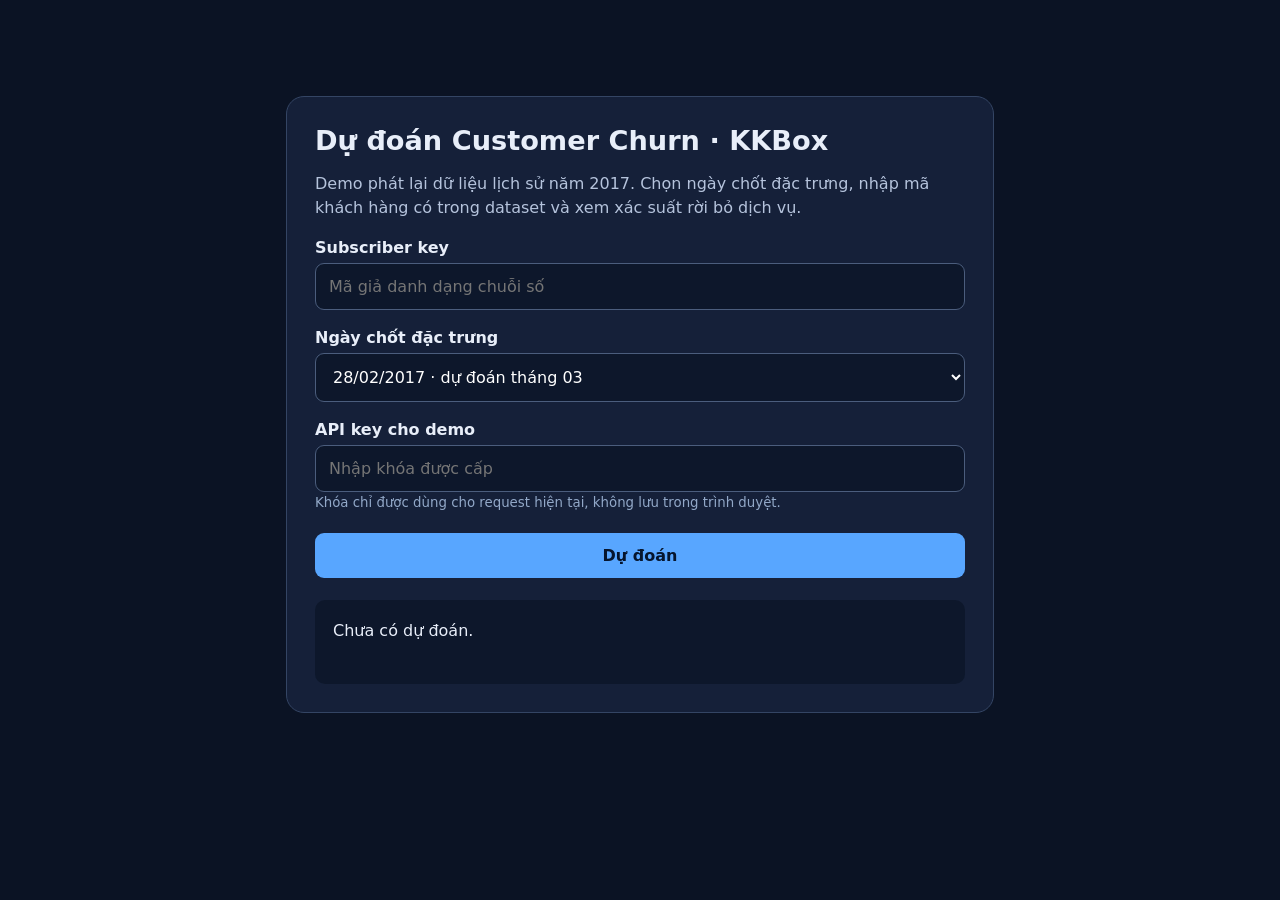
==== src/kkbox/web/index.html @ d8da8f92 "feat: add KKBox churn data pipeline and pilot serving" ====
<!doctype html>
<html lang="vi">
<head>
  <meta charset="utf-8">
  <meta name="viewport" content="width=device-width,initial-scale=1">
  <title>KKBox Customer Churn · Historical Replay</title>
  <style>
    :root{font-family:system-ui,-apple-system,Segoe UI,sans-serif;color:#e8eef9;background:#0b1324}
    body{margin:0;padding:24px}main{max-width:650px;margin:8vh auto;padding:28px;background:#152039;border:1px solid #344564;border-radius:18px}
    h1{font-size:1.7rem;margin:0 0 8px}p{color:#b5c3dc;line-height:1.5}label{display:block;margin:18px 0 6px;font-weight:600}
    input,select,button{box-sizing:border-box;width:100%;padding:13px;border-radius:9px;font:inherit}
    input,select{background:#0d172b;border:1px solid #4b5d7d;color:#fff}button{margin-top:22px;border:0;background:#58a6ff;color:#06152d;font-weight:700;cursor:pointer}
    button:disabled{opacity:.6;cursor:wait}output{display:block;margin-top:22px;padding:18px;background:#0d172b;border-radius:10px;min-height:3em;line-height:1.6}
    small{color:#92a8c8}
  </style>
</head>
<body>
  <main>
    <h1>Dự đoán Customer Churn · KKBox</h1>
    <p>Demo phát lại dữ liệu lịch sử năm 2017. Chọn ngày chốt đặc trưng, nhập mã khách hàng có trong dataset và xem xác suất rời bỏ dịch vụ.</p>
    <form id="prediction-form">
      <label for="subscriber-key">Subscriber key</label>
      <input id="subscriber-key" name="subscriber_key" type="text" inputmode="numeric" pattern="[0-9]+" maxlength="20" required autocomplete="off" placeholder="Mã giả danh dạng chuỗi số">
      <label for="as-of-date">Ngày chốt đặc trưng</label>
      <select id="as-of-date" name="as_of_date"><option value="2017-02-28">28/02/2017 · dự đoán tháng 03</option><option value="2017-01-31">31/01/2017 · dự đoán tháng 02</option></select>
      <label for="api-key">API key cho demo</label>
      <input id="api-key" type="password" required autocomplete="off" placeholder="Nhập khóa được cấp">
      <small>Khóa chỉ được dùng cho request hiện tại, không lưu trong trình duyệt.</small>
      <button id="submit-button" type="submit">Dự đoán</button>
    </form>
    <output id="result" role="status" aria-live="polite">Chưa có dự đoán.</output>
  </main>
  <script>
    const form = document.getElementById('prediction-form');
    const result = document.getElementById('result');
    const button = document.getElementById('submit-button');
    form.addEventListener('submit', async (event) => {
      event.preventDefault(); button.disabled = true; result.textContent = 'Đang truy vấn...';
      const subscriber_key = document.getElementById('subscriber-key').value.trim();
      const as_of_date = document.getElementById('as-of-date').value;
      const key = document.getElementById('api-key').value;
      try {
        const response = await fetch('/v1/predictions', {method:'POST', headers:{'content-type':'application/json','x-api-key':key}, body:JSON.stringify({subscriber_key,as_of_date})});
        const data = await response.json();
        if (!response.ok) throw new Error(typeof data.detail === 'string' ? data.detail : 'Request không hợp lệ');
        const percent = (data.churn_probability * 100).toFixed(2);
        result.textContent = `Dự đoán: ${data.prediction === 1 ? 'Rời bỏ' : 'Tiếp tục'} · Xác suất churn: ${percent}% · Mức rủi ro: ${data.risk_level} · Model: ${data.model_version} · Chế độ: phát lại lịch sử`;
      } catch (error) { result.textContent = `Lỗi: ${error.message}`; }
      finally { button.disabled = false; }
    });
  </script>
</body>
</html>
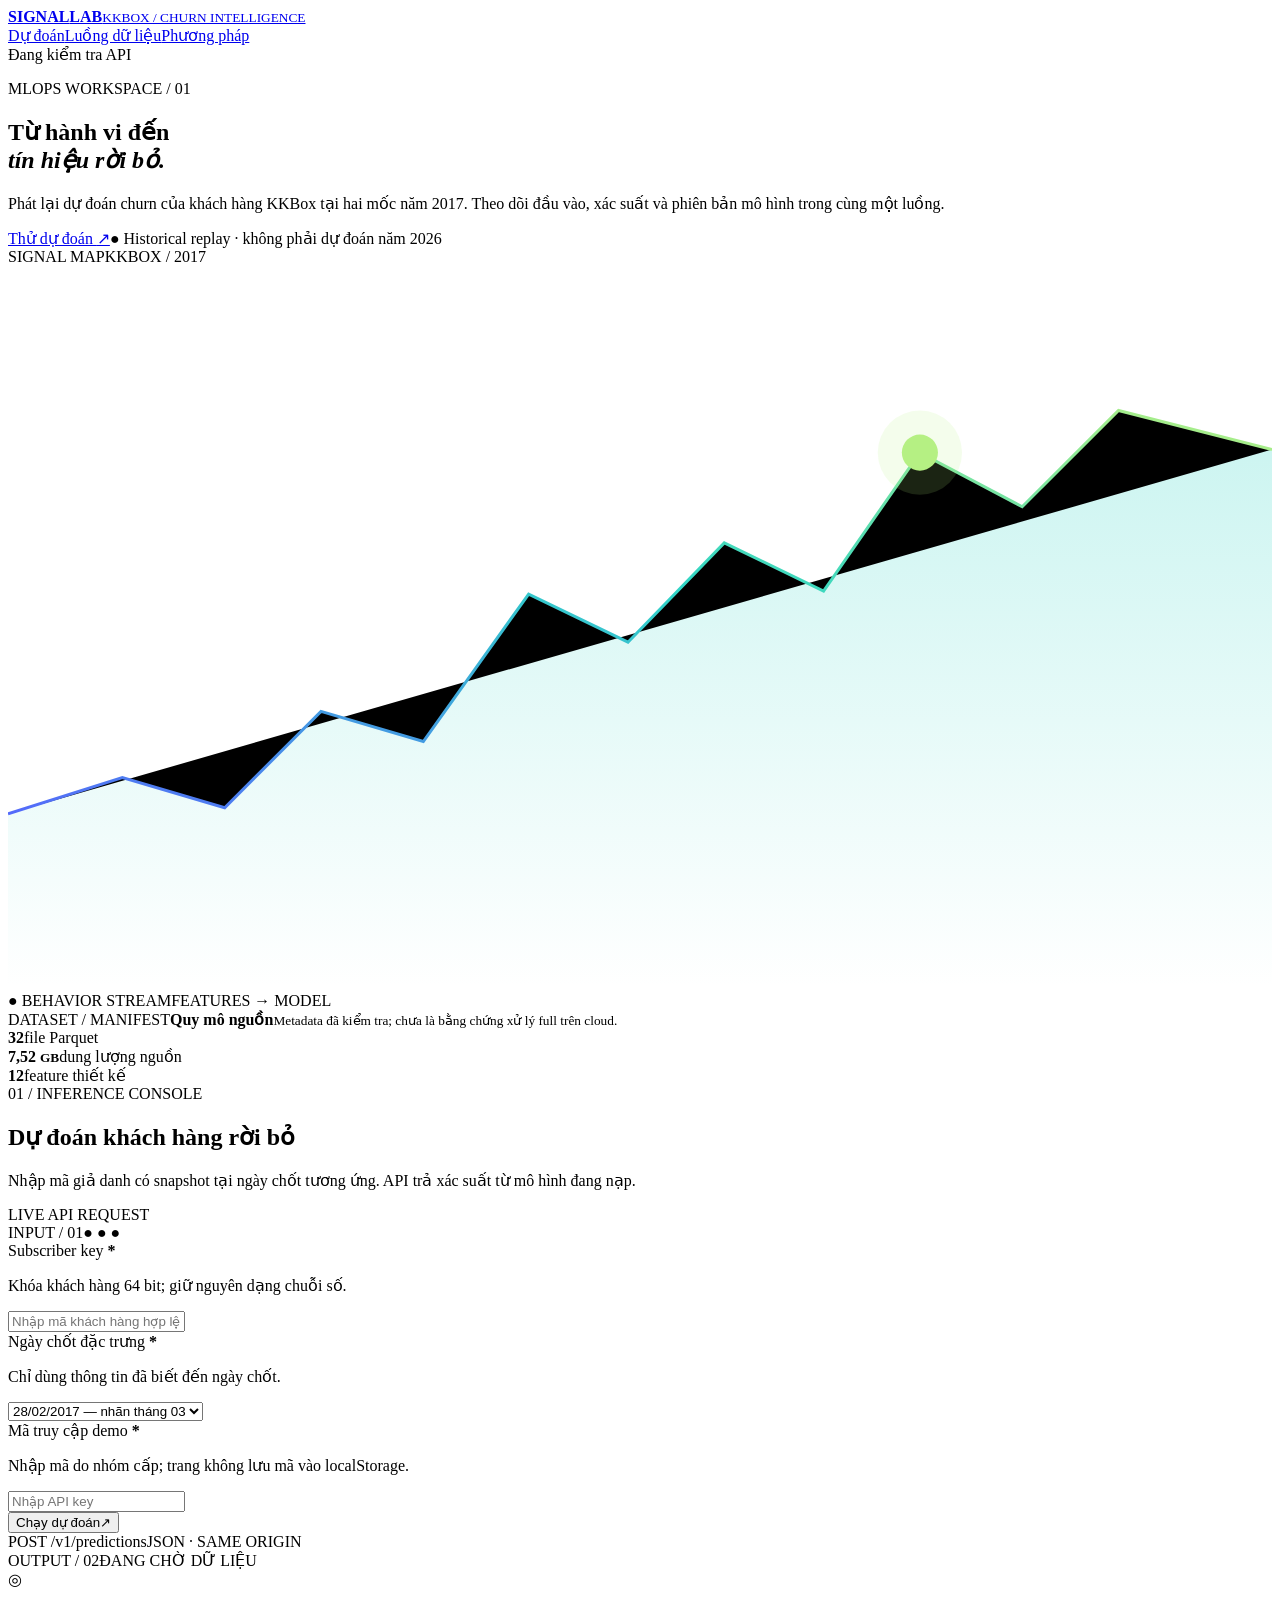
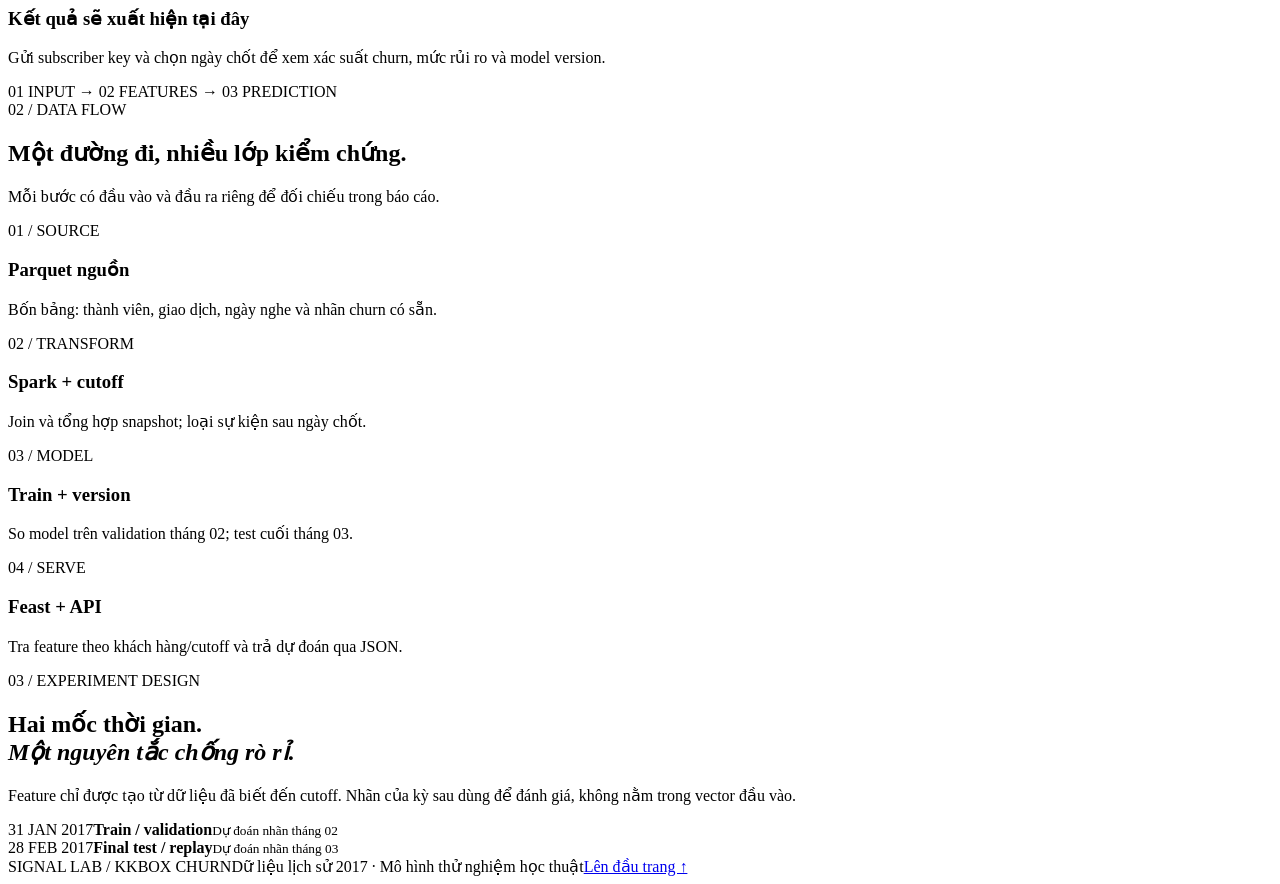
==== commit 71a809c1: "Prepare KKBox local demo, evidence tools, and rubric handoff" ====
--- a/src/kkbox/web/index.html
+++ b/src/kkbox/web/index.html
@@ -2,52 +2,83 @@
 <html lang="vi">
 <head>
   <meta charset="utf-8">
-  <meta name="viewport" content="width=device-width,initial-scale=1">
-  <title>KKBox Customer Churn · Historical Replay</title>
-  <style>
-    :root{font-family:system-ui,-apple-system,Segoe UI,sans-serif;color:#e8eef9;background:#0b1324}
-    body{margin:0;padding:24px}main{max-width:650px;margin:8vh auto;padding:28px;background:#152039;border:1px solid #344564;border-radius:18px}
-    h1{font-size:1.7rem;margin:0 0 8px}p{color:#b5c3dc;line-height:1.5}label{display:block;margin:18px 0 6px;font-weight:600}
-    input,select,button{box-sizing:border-box;width:100%;padding:13px;border-radius:9px;font:inherit}
-    input,select{background:#0d172b;border:1px solid #4b5d7d;color:#fff}button{margin-top:22px;border:0;background:#58a6ff;color:#06152d;font-weight:700;cursor:pointer}
-    button:disabled{opacity:.6;cursor:wait}output{display:block;margin-top:22px;padding:18px;background:#0d172b;border-radius:10px;min-height:3em;line-height:1.6}
-    small{color:#92a8c8}
-  </style>
+  <meta name="viewport" content="width=device-width, initial-scale=1">
+  <meta name="theme-color" content="#08101e">
+  <meta name="description" content="Demo dự đoán churn KKBox theo hai mốc dữ liệu lịch sử năm 2017">
+  <title>KKBox Signal Lab — Customer Churn</title>
+  <link rel="icon" href="/demo/assets/favicon.svg" type="image/svg+xml">
+  <link rel="stylesheet" href="/demo/assets/style.css">
+  <script src="/demo/assets/app.js" defer></script>
 </head>
 <body>
-  <main>
-    <h1>Dự đoán Customer Churn · KKBox</h1>
-    <p>Demo phát lại dữ liệu lịch sử năm 2017. Chọn ngày chốt đặc trưng, nhập mã khách hàng có trong dataset và xem xác suất rời bỏ dịch vụ.</p>
-    <form id="prediction-form">
-      <label for="subscriber-key">Subscriber key</label>
-      <input id="subscriber-key" name="subscriber_key" type="text" inputmode="numeric" pattern="[0-9]+" maxlength="20" required autocomplete="off" placeholder="Mã giả danh dạng chuỗi số">
-      <label for="as-of-date">Ngày chốt đặc trưng</label>
-      <select id="as-of-date" name="as_of_date"><option value="2017-02-28">28/02/2017 · dự đoán tháng 03</option><option value="2017-01-31">31/01/2017 · dự đoán tháng 02</option></select>
-      <label for="api-key">API key cho demo</label>
-      <input id="api-key" type="password" required autocomplete="off" placeholder="Nhập khóa được cấp">
-      <small>Khóa chỉ được dùng cho request hiện tại, không lưu trong trình duyệt.</small>
-      <button id="submit-button" type="submit">Dự đoán</button>
-    </form>
-    <output id="result" role="status" aria-live="polite">Chưa có dự đoán.</output>
-  </main>
-  <script>
-    const form = document.getElementById('prediction-form');
-    const result = document.getElementById('result');
-    const button = document.getElementById('submit-button');
-    form.addEventListener('submit', async (event) => {
-      event.preventDefault(); button.disabled = true; result.textContent = 'Đang truy vấn...';
-      const subscriber_key = document.getElementById('subscriber-key').value.trim();
-      const as_of_date = document.getElementById('as-of-date').value;
-      const key = document.getElementById('api-key').value;
-      try {
-        const response = await fetch('/v1/predictions', {method:'POST', headers:{'content-type':'application/json','x-api-key':key}, body:JSON.stringify({subscriber_key,as_of_date})});
-        const data = await response.json();
-        if (!response.ok) throw new Error(typeof data.detail === 'string' ? data.detail : 'Request không hợp lệ');
-        const percent = (data.churn_probability * 100).toFixed(2);
-        result.textContent = `Dự đoán: ${data.prediction === 1 ? 'Rời bỏ' : 'Tiếp tục'} · Xác suất churn: ${percent}% · Mức rủi ro: ${data.risk_level} · Model: ${data.model_version} · Chế độ: phát lại lịch sử`;
-      } catch (error) { result.textContent = `Lỗi: ${error.message}`; }
-      finally { button.disabled = false; }
-    });
-  </script>
+  <div class="page-shell">
+    <header class="site-header" id="top">
+      <a class="brand" href="#top" aria-label="Signal Lab — về đầu trang">
+        <span class="brand-icon" aria-hidden="true"><i></i><i></i><i></i><i></i></span>
+        <span><strong>SIGNAL<span>LAB</span></strong><small>KKBOX / CHURN INTELLIGENCE</small></span>
+      </a>
+      <nav aria-label="Điều hướng chính"><a href="#predict">Dự đoán</a><a href="#pipeline">Luồng dữ liệu</a><a href="#method">Phương pháp</a></nav>
+      <div class="system-status" id="system-status" aria-live="polite"><span class="status-led"></span><span id="system-status-text">Đang kiểm tra API</span></div>
+    </header>
+
+    <main>
+      <section class="hero" aria-labelledby="hero-title">
+        <div>
+          <p class="eyebrow"><span class="line"></span>MLOPS WORKSPACE <span class="muted">/ 01</span></p>
+          <h1 id="hero-title">Từ hành vi đến<br><em>tín hiệu rời bỏ.</em></h1>
+          <p class="hero-lead">Phát lại dự đoán churn của khách hàng KKBox tại hai mốc năm 2017. Theo dõi đầu vào, xác suất và phiên bản mô hình trong cùng một luồng.</p>
+          <div class="hero-actions"><a class="button-link" href="#predict">Thử dự đoán <span aria-hidden="true">↗</span></a><span class="hero-note">● Historical replay · không phải dự đoán năm 2026</span></div>
+        </div>
+        <div class="signal-card" aria-hidden="true">
+          <div class="signal-top"><span>SIGNAL MAP</span><span>KKBOX / 2017</span></div>
+          <svg viewBox="0 0 420 240" role="presentation">
+            <defs><linearGradient id="signal" x1="0" y1="1" x2="1" y2="0"><stop stop-color="#546afa"/><stop offset=".55" stop-color="#30d5c5"/><stop offset="1" stop-color="#b5f083"/></linearGradient><linearGradient id="fill" x1="0" y1="0" x2="0" y2="1"><stop stop-color="#30d5c5" stop-opacity=".26"/><stop offset="1" stop-color="#30d5c5" stop-opacity="0"/></linearGradient></defs>
+            <path class="grid" d="M0 40H420M0 90H420M0 140H420M0 190H420M60 0V240M160 0V240M260 0V240M360 0V240"/>
+            <path fill="url(#fill)" d="M0 182L38 170L72 180L104 148L138 158L173 109L206 125L238 92L271 108L303 62L337 80L369 48L420 61V240H0Z"/>
+            <path class="signal-line" stroke="url(#signal)" d="M0 182L38 170L72 180L104 148L138 158L173 109L206 125L238 92L271 108L303 62L337 80L369 48L420 61"/>
+            <circle cx="303" cy="62" r="6" fill="#b5f083"/><circle cx="303" cy="62" r="14" fill="#b5f083" opacity=".15"/>
+          </svg>
+          <div class="signal-bottom"><span>● BEHAVIOR STREAM</span><span>FEATURES → MODEL</span></div>
+        </div>
+      </section>
+
+      <section class="source-strip" aria-label="Quy mô nguồn theo manifest">
+        <div class="source-intro"><span class="kicker">DATASET / MANIFEST</span><strong>Quy mô nguồn</strong><small>Metadata đã kiểm tra; chưa là bằng chứng xử lý full trên cloud.</small></div>
+        <div class="stat"><strong>32</strong><span>file Parquet</span></div>
+        <div class="stat"><strong>7,52 <small>GB</small></strong><span>dung lượng nguồn</span></div>
+        <div class="stat"><strong>12</strong><span>feature thiết kế</span></div>
+      </section>
+
+      <section class="workspace" id="predict" aria-labelledby="predict-title">
+        <div class="section-title"><div><span class="kicker">01 / INFERENCE CONSOLE</span><h2 id="predict-title">Dự đoán khách hàng rời bỏ</h2><p>Nhập mã giả danh có snapshot tại ngày chốt tương ứng. API trả xác suất từ mô hình đang nạp.</p></div><span class="section-tag">LIVE API REQUEST</span></div>
+        <div class="workspace-grid">
+          <form id="prediction-form" class="panel form-panel" novalidate>
+            <div class="panel-head"><span class="kicker">INPUT / 01</span><span class="dots" aria-hidden="true">● ● ●</span></div>
+            <div class="field"><label for="subscriber-key">Subscriber key <b>*</b></label><p>Khóa khách hàng 64 bit; giữ nguyên dạng chuỗi số.</p><input id="subscriber-key" name="subscriber_key" type="text" inputmode="numeric" pattern="0|[1-9][0-9]*" maxlength="20" required autocomplete="off" spellcheck="false" placeholder="Nhập mã khách hàng hợp lệ"></div>
+            <div class="field"><label for="as-of-date">Ngày chốt đặc trưng <b>*</b></label><p>Chỉ dùng thông tin đã biết đến ngày chốt.</p><select id="as-of-date" name="as_of_date"><option value="2017-02-28">28/02/2017 — nhãn tháng 03</option><option value="2017-01-31">31/01/2017 — nhãn tháng 02</option></select></div>
+            <div class="field"><label for="api-key">Mã truy cập demo <b>*</b></label><p>Nhập mã do nhóm cấp; trang không lưu mã vào localStorage.</p><input id="api-key" name="api_key" type="password" required autocomplete="off" placeholder="Nhập API key"></div>
+            <p id="form-error" class="form-error" role="alert" hidden></p>
+            <button id="submit-button" class="submit-button" type="submit"><span>Chạy dự đoán</span><span aria-hidden="true">↗</span></button>
+            <div class="form-foot"><span>POST /v1/predictions</span><span>JSON · SAME ORIGIN</span></div>
+          </form>
+          <section class="panel result-panel" aria-label="Kết quả dự đoán">
+            <div class="panel-head"><span class="kicker">OUTPUT / 02</span><span class="result-state" id="result-state">ĐANG CHỜ DỮ LIỆU</span></div>
+            <div id="result-empty" class="result-empty"><div class="empty-orbit" aria-hidden="true">◎</div><h3>Kết quả sẽ xuất hiện tại đây</h3><p>Gửi subscriber key và chọn ngày chốt để xem xác suất churn, mức rủi ro và model version.</p><div class="empty-flow">01 INPUT <span>→</span> 02 FEATURES <span>→</span> 03 PREDICTION</div></div>
+            <div id="result-data" class="result-data" hidden>
+              <div class="result-summary"><div class="score-ring" id="score-ring"><div><strong id="score-value">—</strong><span>CHURN PROBABILITY</span></div></div><div class="prediction-copy"><small>MODEL OUTPUT</small><strong id="prediction-label">—</strong><span class="risk-badge" id="risk-badge">—</span></div></div>
+              <div class="result-meter"><div><span>0% · TIẾP TỤC</span><span>100% · RỜI BỎ</span></div><div class="meter-track"><span id="meter-fill"></span></div></div>
+              <dl class="result-details"><div><dt>Ngày chốt</dt><dd id="result-cutoff">—</dd></div><div><dt>Model version</dt><dd id="result-model">—</dd></div><div><dt>Feature version</dt><dd id="result-feature">—</dd></div><div><dt>Chế độ</dt><dd>Phát lại lịch sử</dd></div></dl>
+              <p class="disclaimer">Xác suất của mô hình tại cutoff đã chọn; không phải nhãn churn thật hoặc cam kết khách hàng sẽ rời bỏ.</p>
+            </div>
+          </section>
+        </div>
+      </section>
+
+      <section class="pipeline" id="pipeline" aria-labelledby="pipeline-title"><div class="section-title"><div><span class="kicker">02 / DATA FLOW</span><h2 id="pipeline-title">Một đường đi, nhiều lớp kiểm chứng.</h2><p>Mỗi bước có đầu vào và đầu ra riêng để đối chiếu trong báo cáo.</p></div></div><div class="flow-grid"><article><span>01 / SOURCE</span><h3>Parquet nguồn</h3><p>Bốn bảng: thành viên, giao dịch, ngày nghe và nhãn churn có sẵn.</p></article><article><span>02 / TRANSFORM</span><h3>Spark + cutoff</h3><p>Join và tổng hợp snapshot; loại sự kiện sau ngày chốt.</p></article><article><span>03 / MODEL</span><h3>Train + version</h3><p>So model trên validation tháng 02; test cuối tháng 03.</p></article><article><span>04 / SERVE</span><h3>Feast + API</h3><p>Tra feature theo khách hàng/cutoff và trả dự đoán qua JSON.</p></article></div></section>
+
+      <section class="method" id="method" aria-labelledby="method-title"><div><span class="kicker">03 / EXPERIMENT DESIGN</span><h2 id="method-title">Hai mốc thời gian.<br><em>Một nguyên tắc chống rò rỉ.</em></h2><p>Feature chỉ được tạo từ dữ liệu đã biết đến cutoff. Nhãn của kỳ sau dùng để đánh giá, không nằm trong vector đầu vào.</p></div><div class="cutoffs"><div><span>31 JAN 2017</span><strong>Train / validation</strong><small>Dự đoán nhãn tháng 02</small></div><div><span>28 FEB 2017</span><strong>Final test / replay</strong><small>Dự đoán nhãn tháng 03</small></div></div></section>
+    </main>
+    <footer><span>SIGNAL LAB / KKBOX CHURN</span><span>Dữ liệu lịch sử 2017 · Mô hình thử nghiệm học thuật</span><a href="#top">Lên đầu trang ↑</a></footer>
+  </div>
 </body>
 </html>
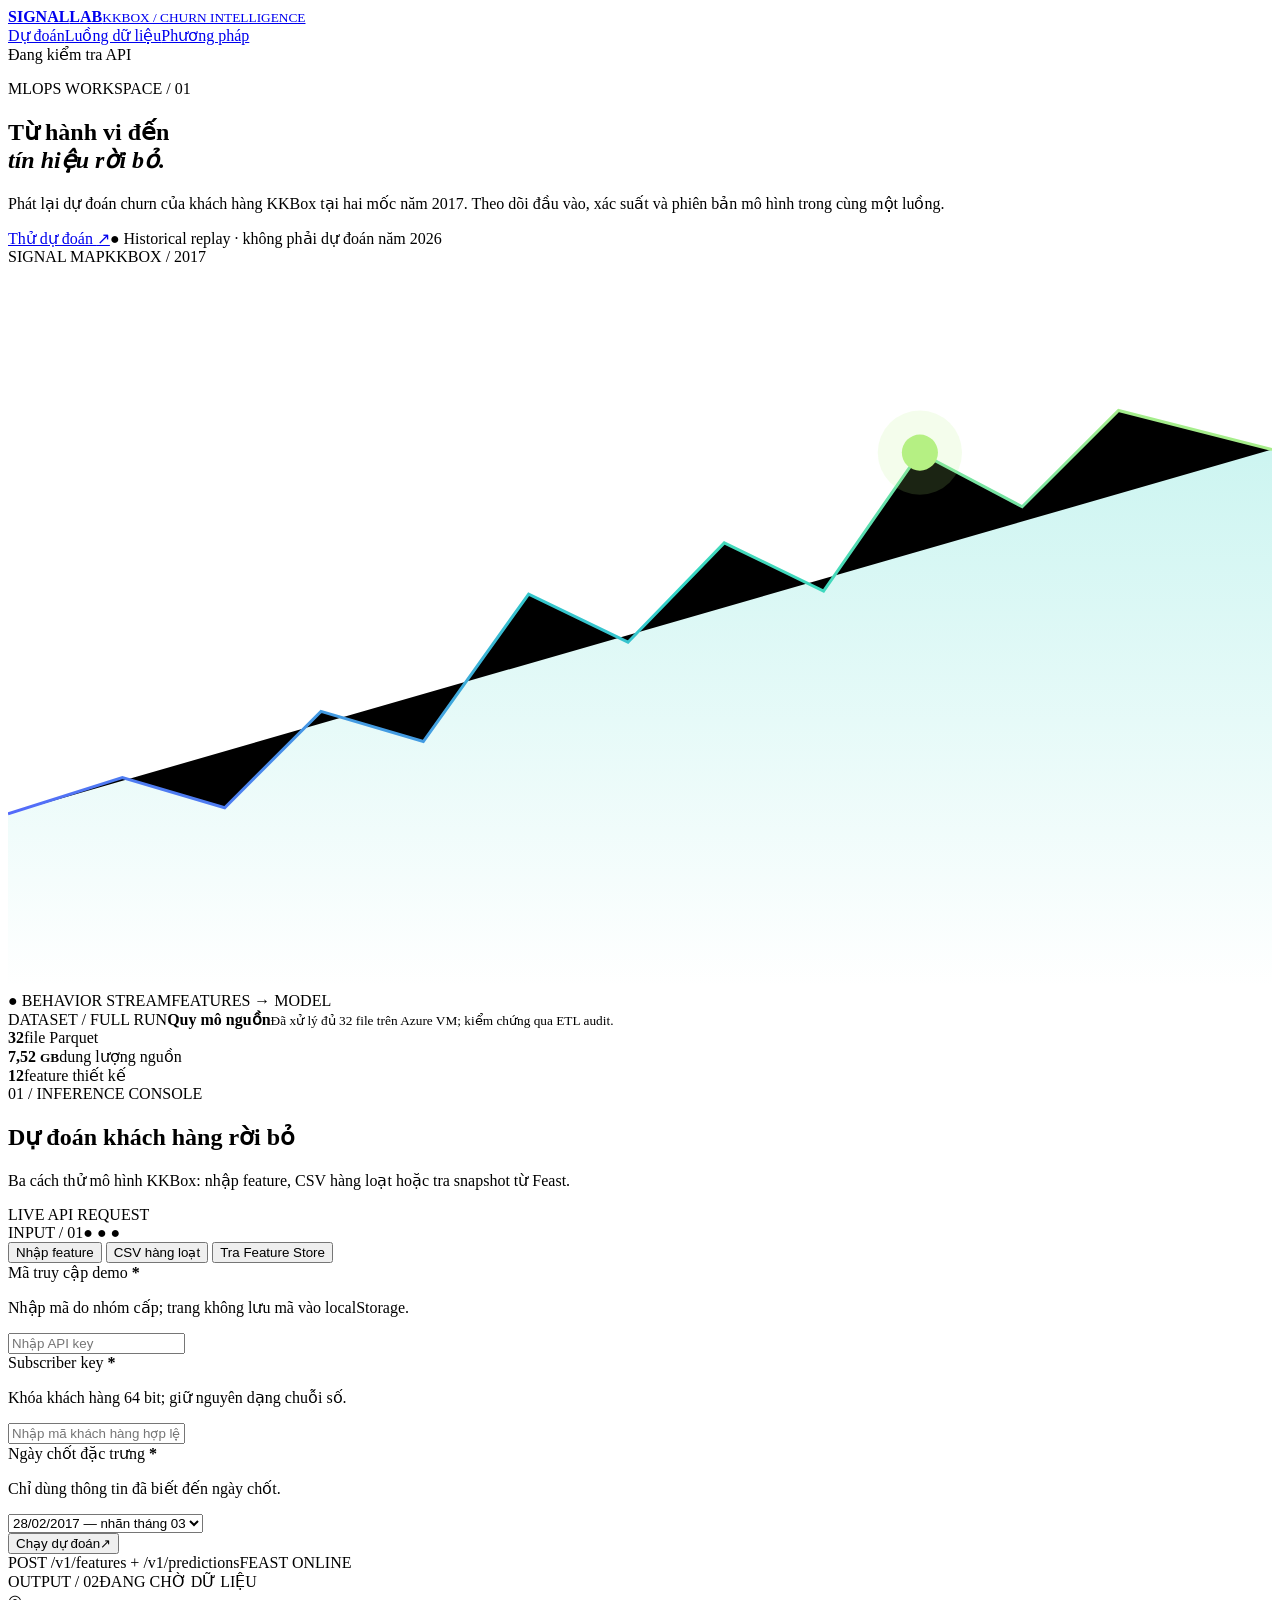
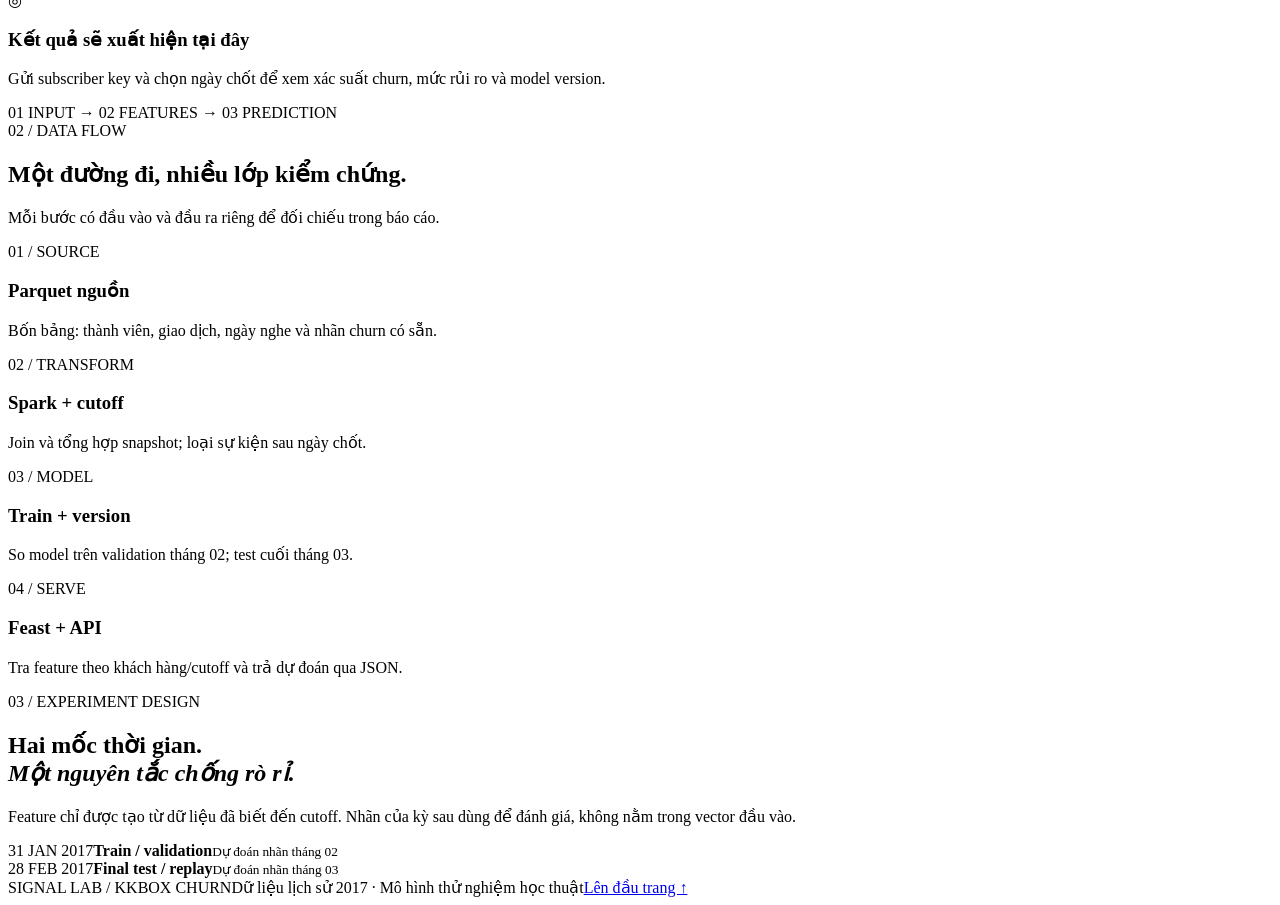
==== commit be173ce0: "Add three KKBox inference modes to API and demo" ====
--- a/src/kkbox/web/index.html
+++ b/src/kkbox/web/index.html
@@ -43,33 +43,54 @@
       </section>
 
       <section class="source-strip" aria-label="Quy mô nguồn theo manifest">
-        <div class="source-intro"><span class="kicker">DATASET / MANIFEST</span><strong>Quy mô nguồn</strong><small>Metadata đã kiểm tra; chưa là bằng chứng xử lý full trên cloud.</small></div>
+        <div class="source-intro"><span class="kicker">DATASET / FULL RUN</span><strong>Quy mô nguồn</strong><small>Đã xử lý đủ 32 file trên Azure VM; kiểm chứng qua ETL audit.</small></div>
         <div class="stat"><strong>32</strong><span>file Parquet</span></div>
         <div class="stat"><strong>7,52 <small>GB</small></strong><span>dung lượng nguồn</span></div>
         <div class="stat"><strong>12</strong><span>feature thiết kế</span></div>
       </section>
 
       <section class="workspace" id="predict" aria-labelledby="predict-title">
-        <div class="section-title"><div><span class="kicker">01 / INFERENCE CONSOLE</span><h2 id="predict-title">Dự đoán khách hàng rời bỏ</h2><p>Nhập mã giả danh có snapshot tại ngày chốt tương ứng. API trả xác suất từ mô hình đang nạp.</p></div><span class="section-tag">LIVE API REQUEST</span></div>
+        <div class="section-title"><div><span class="kicker">01 / INFERENCE CONSOLE</span><h2 id="predict-title">Dự đoán khách hàng rời bỏ</h2><p>Ba cách thử mô hình KKBox: nhập feature, CSV hàng loạt hoặc tra snapshot từ Feast.</p></div><span class="section-tag">LIVE API REQUEST</span></div>
         <div class="workspace-grid">
-          <form id="prediction-form" class="panel form-panel" novalidate>
+          <div class="input-stack panel form-panel">
             <div class="panel-head"><span class="kicker">INPUT / 01</span><span class="dots" aria-hidden="true">● ● ●</span></div>
+            <div class="mode-tabs" role="tablist" aria-label="Chế độ dự đoán">
+              <button type="button" role="tab" aria-selected="false" data-mode="manual">Nhập feature</button>
+              <button type="button" role="tab" aria-selected="false" data-mode="batch">CSV hàng loạt</button>
+              <button type="button" role="tab" aria-selected="true" data-mode="lookup">Tra Feature Store</button>
+            </div>
+            <div class="field"><label for="api-key">Mã truy cập demo <b>*</b></label><p>Nhập mã do nhóm cấp; trang không lưu mã vào localStorage.</p><input id="api-key" name="api_key" type="password" required autocomplete="off" placeholder="Nhập API key"></div>
+            <form id="manual-form" class="mode-form" hidden novalidate>
+              <p class="mode-note">Kịch bản giả định: nhập đúng 12 feature đã dùng lúc train. Để trống nếu dữ liệu thiếu. Đây không phải snapshot của khách hàng thật.</p>
+              <div id="manual-fields" class="manual-fields"></div>
+              <button class="submit-button" type="submit"><span>Dự đoán kịch bản</span><span aria-hidden="true">↗</span></button>
+              <div class="form-foot"><span>POST /v1/predictions/manual</span><span>12 FEATURES</span></div>
+            </form>
+            <form id="batch-form" class="mode-form" hidden novalidate>
+              <p class="mode-note">CSV gồm đúng hai cột <code>subscriber_key,as_of_date</code>, tối đa 100 dòng. Mã khách hàng luôn được giữ dạng chuỗi.</p>
+              <div class="field"><label for="batch-file">Tệp CSV <b>*</b></label><input id="batch-file" type="file" accept=".csv,text/csv" required></div>
+              <button class="submit-button" type="submit"><span>Dự đoán hàng loạt</span><span aria-hidden="true">↗</span></button>
+              <div class="form-foot"><span>POST /v1/predictions/batch</span><span>MAX 100 ROWS</span></div>
+            </form>
+            <form id="prediction-form" class="mode-form" novalidate>
             <div class="field"><label for="subscriber-key">Subscriber key <b>*</b></label><p>Khóa khách hàng 64 bit; giữ nguyên dạng chuỗi số.</p><input id="subscriber-key" name="subscriber_key" type="text" inputmode="numeric" pattern="0|[1-9][0-9]*" maxlength="20" required autocomplete="off" spellcheck="false" placeholder="Nhập mã khách hàng hợp lệ"></div>
             <div class="field"><label for="as-of-date">Ngày chốt đặc trưng <b>*</b></label><p>Chỉ dùng thông tin đã biết đến ngày chốt.</p><select id="as-of-date" name="as_of_date"><option value="2017-02-28">28/02/2017 — nhãn tháng 03</option><option value="2017-01-31">31/01/2017 — nhãn tháng 02</option></select></div>
-            <div class="field"><label for="api-key">Mã truy cập demo <b>*</b></label><p>Nhập mã do nhóm cấp; trang không lưu mã vào localStorage.</p><input id="api-key" name="api_key" type="password" required autocomplete="off" placeholder="Nhập API key"></div>
+            <button id="submit-button" class="submit-button" type="submit"><span>Chạy dự đoán</span><span aria-hidden="true">↗</span></button>
+            <div class="form-foot"><span>POST /v1/features + /v1/predictions</span><span>FEAST ONLINE</span></div>
+            </form>
             <p id="form-error" class="form-error" role="alert" hidden></p>
-            <button id="submit-button" class="submit-button" type="submit"><span>Chạy dự đoán</span><span aria-hidden="true">↗</span></button>
-            <div class="form-foot"><span>POST /v1/predictions</span><span>JSON · SAME ORIGIN</span></div>
-          </form>
+          </div>
           <section class="panel result-panel" aria-label="Kết quả dự đoán">
             <div class="panel-head"><span class="kicker">OUTPUT / 02</span><span class="result-state" id="result-state">ĐANG CHỜ DỮ LIỆU</span></div>
             <div id="result-empty" class="result-empty"><div class="empty-orbit" aria-hidden="true">◎</div><h3>Kết quả sẽ xuất hiện tại đây</h3><p>Gửi subscriber key và chọn ngày chốt để xem xác suất churn, mức rủi ro và model version.</p><div class="empty-flow">01 INPUT <span>→</span> 02 FEATURES <span>→</span> 03 PREDICTION</div></div>
             <div id="result-data" class="result-data" hidden>
               <div class="result-summary"><div class="score-ring" id="score-ring"><div><strong id="score-value">—</strong><span>CHURN PROBABILITY</span></div></div><div class="prediction-copy"><small>MODEL OUTPUT</small><strong id="prediction-label">—</strong><span class="risk-badge" id="risk-badge">—</span></div></div>
               <div class="result-meter"><div><span>0% · TIẾP TỤC</span><span>100% · RỜI BỎ</span></div><div class="meter-track"><span id="meter-fill"></span></div></div>
-              <dl class="result-details"><div><dt>Ngày chốt</dt><dd id="result-cutoff">—</dd></div><div><dt>Model version</dt><dd id="result-model">—</dd></div><div><dt>Feature version</dt><dd id="result-feature">—</dd></div><div><dt>Chế độ</dt><dd>Phát lại lịch sử</dd></div></dl>
-              <p class="disclaimer">Xác suất của mô hình tại cutoff đã chọn; không phải nhãn churn thật hoặc cam kết khách hàng sẽ rời bỏ.</p>
+              <dl class="result-details"><div><dt>Ngày chốt</dt><dd id="result-cutoff">—</dd></div><div><dt>Model version</dt><dd id="result-model">—</dd></div><div><dt>Feature version</dt><dd id="result-feature">—</dd></div><div><dt>Chế độ</dt><dd id="result-mode">Phát lại lịch sử</dd></div></dl>
+              <p class="disclaimer" id="result-disclaimer">Xác suất của mô hình tại cutoff đã chọn; không phải nhãn churn thật hoặc cam kết khách hàng sẽ rời bỏ.</p>
             </div>
+            <div id="feature-output" class="feature-output" hidden></div>
+            <div id="batch-output" class="batch-output" hidden></div>
           </section>
         </div>
       </section>
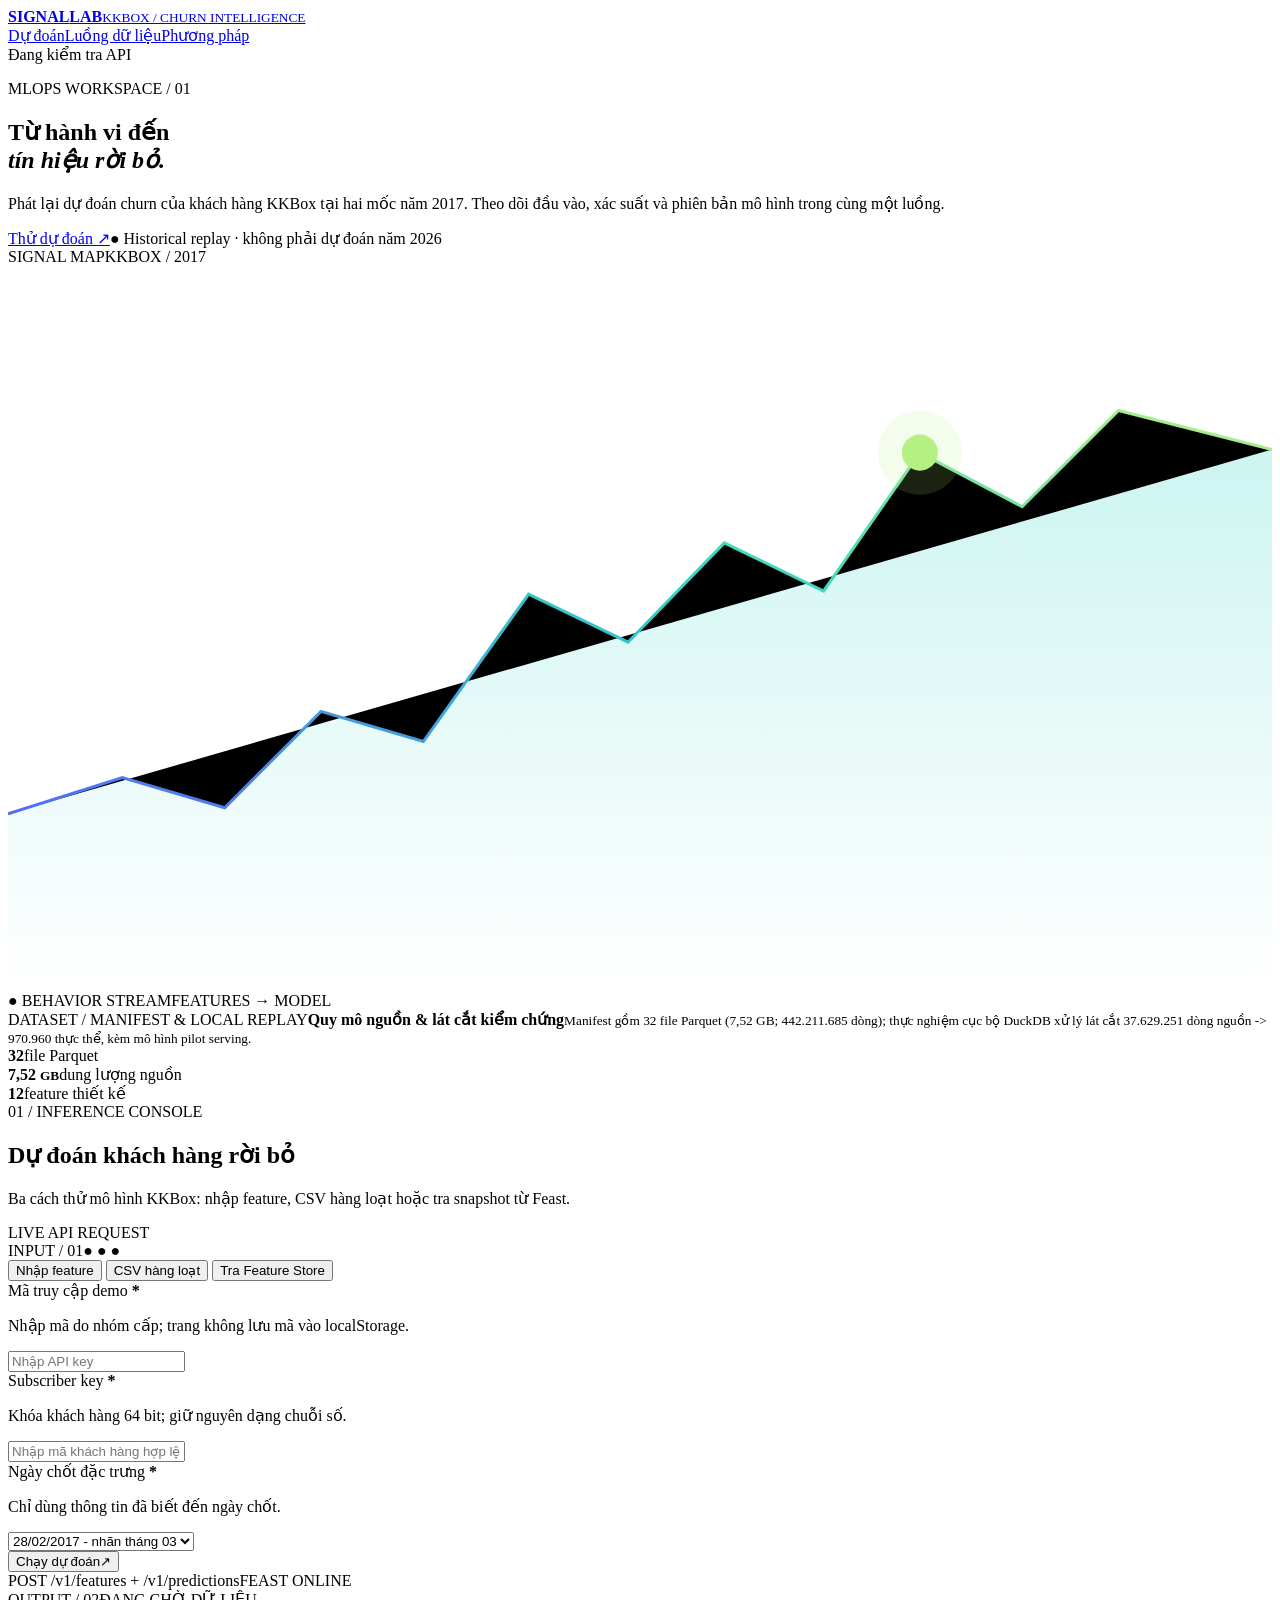
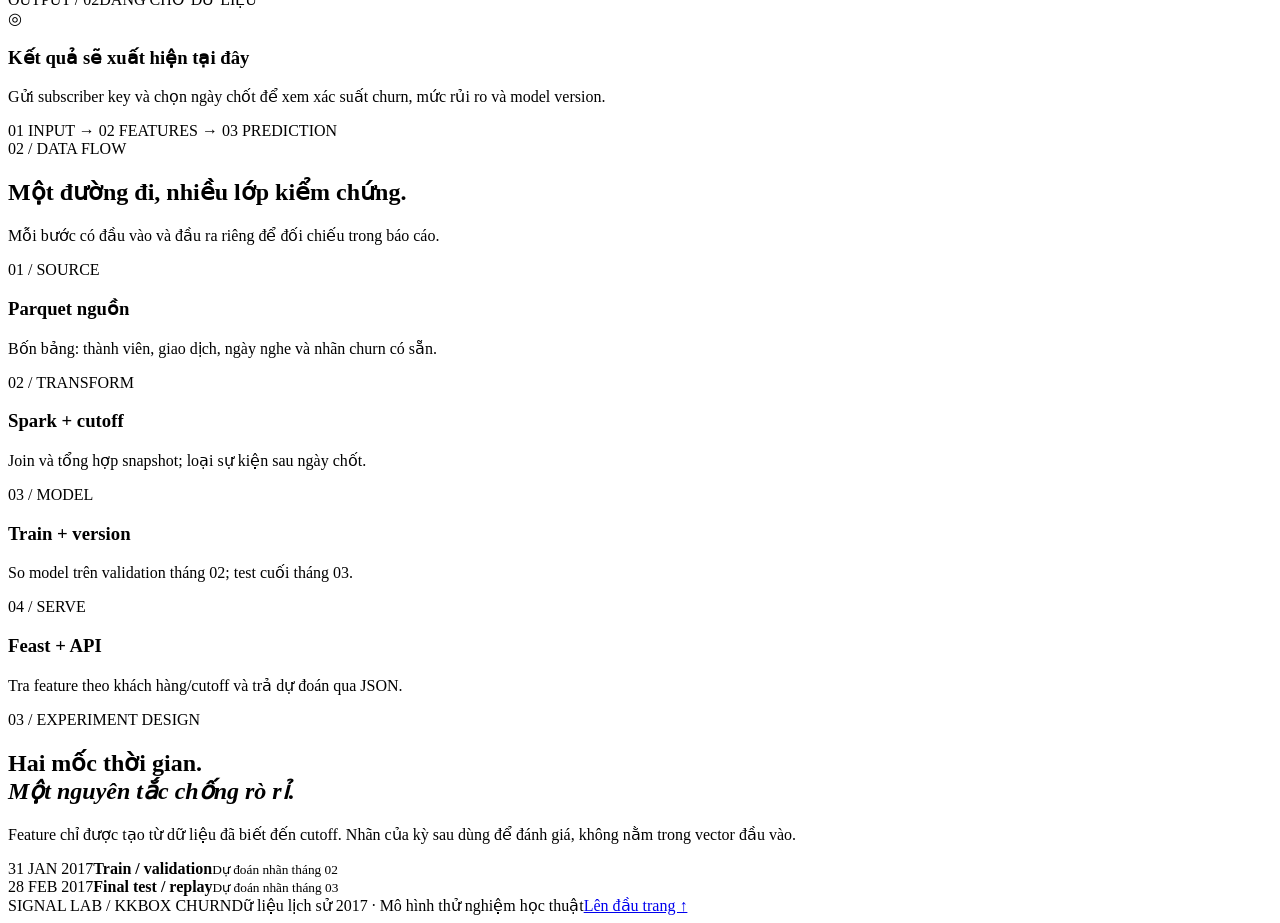
==== commit cdec6829: "feat(mlops): harden KKBox pipeline, FinOps IaC, Docker runtime and test suite" ====
--- a/src/kkbox/web/index.html
+++ b/src/kkbox/web/index.html
@@ -5,7 +5,7 @@
   <meta name="viewport" content="width=device-width, initial-scale=1">
   <meta name="theme-color" content="#08101e">
   <meta name="description" content="Demo dự đoán churn KKBox theo hai mốc dữ liệu lịch sử năm 2017">
-  <title>KKBox Signal Lab — Customer Churn</title>
+  <title>KKBox Signal Lab - Customer Churn</title>
   <link rel="icon" href="/demo/assets/favicon.svg" type="image/svg+xml">
   <link rel="stylesheet" href="/demo/assets/style.css">
   <script src="/demo/assets/app.js" defer></script>
@@ -13,7 +13,7 @@
 <body>
   <div class="page-shell">
     <header class="site-header" id="top">
-      <a class="brand" href="#top" aria-label="Signal Lab — về đầu trang">
+      <a class="brand" href="#top" aria-label="Signal Lab - về đầu trang">
         <span class="brand-icon" aria-hidden="true"><i></i><i></i><i></i><i></i></span>
         <span><strong>SIGNAL<span>LAB</span></strong><small>KKBOX / CHURN INTELLIGENCE</small></span>
       </a>
@@ -43,7 +43,7 @@
       </section>
 
       <section class="source-strip" aria-label="Quy mô nguồn theo manifest">
-        <div class="source-intro"><span class="kicker">DATASET / FULL RUN</span><strong>Quy mô nguồn</strong><small>Đã xử lý đủ 32 file trên Azure VM; kiểm chứng qua ETL audit.</small></div>
+        <div class="source-intro"><span class="kicker">DATASET / MANIFEST &amp; LOCAL REPLAY</span><strong>Quy mô nguồn &amp; lát cắt kiểm chứng</strong><small>Manifest gồm 32 file Parquet (7,52 GB; 442.211.685 dòng); thực nghiệm cục bộ DuckDB xử lý lát cắt 37.629.251 dòng nguồn -&gt; 970.960 thực thể, kèm mô hình pilot serving.</small></div>
         <div class="stat"><strong>32</strong><span>file Parquet</span></div>
         <div class="stat"><strong>7,52 <small>GB</small></strong><span>dung lượng nguồn</span></div>
         <div class="stat"><strong>12</strong><span>feature thiết kế</span></div>
@@ -74,7 +74,7 @@
             </form>
             <form id="prediction-form" class="mode-form" novalidate>
             <div class="field"><label for="subscriber-key">Subscriber key <b>*</b></label><p>Khóa khách hàng 64 bit; giữ nguyên dạng chuỗi số.</p><input id="subscriber-key" name="subscriber_key" type="text" inputmode="numeric" pattern="0|[1-9][0-9]*" maxlength="20" required autocomplete="off" spellcheck="false" placeholder="Nhập mã khách hàng hợp lệ"></div>
-            <div class="field"><label for="as-of-date">Ngày chốt đặc trưng <b>*</b></label><p>Chỉ dùng thông tin đã biết đến ngày chốt.</p><select id="as-of-date" name="as_of_date"><option value="2017-02-28">28/02/2017 — nhãn tháng 03</option><option value="2017-01-31">31/01/2017 — nhãn tháng 02</option></select></div>
+            <div class="field"><label for="as-of-date">Ngày chốt đặc trưng <b>*</b></label><p>Chỉ dùng thông tin đã biết đến ngày chốt.</p><select id="as-of-date" name="as_of_date"><option value="2017-02-28">28/02/2017 - nhãn tháng 03</option><option value="2017-01-31">31/01/2017 - nhãn tháng 02</option></select></div>
             <button id="submit-button" class="submit-button" type="submit"><span>Chạy dự đoán</span><span aria-hidden="true">↗</span></button>
             <div class="form-foot"><span>POST /v1/features + /v1/predictions</span><span>FEAST ONLINE</span></div>
             </form>
@@ -84,9 +84,9 @@
             <div class="panel-head"><span class="kicker">OUTPUT / 02</span><span class="result-state" id="result-state">ĐANG CHỜ DỮ LIỆU</span></div>
             <div id="result-empty" class="result-empty"><div class="empty-orbit" aria-hidden="true">◎</div><h3>Kết quả sẽ xuất hiện tại đây</h3><p>Gửi subscriber key và chọn ngày chốt để xem xác suất churn, mức rủi ro và model version.</p><div class="empty-flow">01 INPUT <span>→</span> 02 FEATURES <span>→</span> 03 PREDICTION</div></div>
             <div id="result-data" class="result-data" hidden>
-              <div class="result-summary"><div class="score-ring" id="score-ring"><div><strong id="score-value">—</strong><span>CHURN PROBABILITY</span></div></div><div class="prediction-copy"><small>MODEL OUTPUT</small><strong id="prediction-label">—</strong><span class="risk-badge" id="risk-badge">—</span></div></div>
+              <div class="result-summary"><div class="score-ring" id="score-ring"><div><strong id="score-value">-</strong><span>CHURN PROBABILITY</span></div></div><div class="prediction-copy"><small>MODEL OUTPUT</small><strong id="prediction-label">-</strong><span class="risk-badge" id="risk-badge">-</span></div></div>
               <div class="result-meter"><div><span>0% · TIẾP TỤC</span><span>100% · RỜI BỎ</span></div><div class="meter-track"><span id="meter-fill"></span></div></div>
-              <dl class="result-details"><div><dt>Ngày chốt</dt><dd id="result-cutoff">—</dd></div><div><dt>Model version</dt><dd id="result-model">—</dd></div><div><dt>Feature version</dt><dd id="result-feature">—</dd></div><div><dt>Chế độ</dt><dd id="result-mode">Phát lại lịch sử</dd></div></dl>
+              <dl class="result-details"><div><dt>Ngày chốt</dt><dd id="result-cutoff">-</dd></div><div><dt>Model version</dt><dd id="result-model">-</dd></div><div><dt>Feature version</dt><dd id="result-feature">-</dd></div><div><dt>Chế độ</dt><dd id="result-mode">Phát lại lịch sử</dd></div></dl>
               <p class="disclaimer" id="result-disclaimer">Xác suất của mô hình tại cutoff đã chọn; không phải nhãn churn thật hoặc cam kết khách hàng sẽ rời bỏ.</p>
             </div>
             <div id="feature-output" class="feature-output" hidden></div>
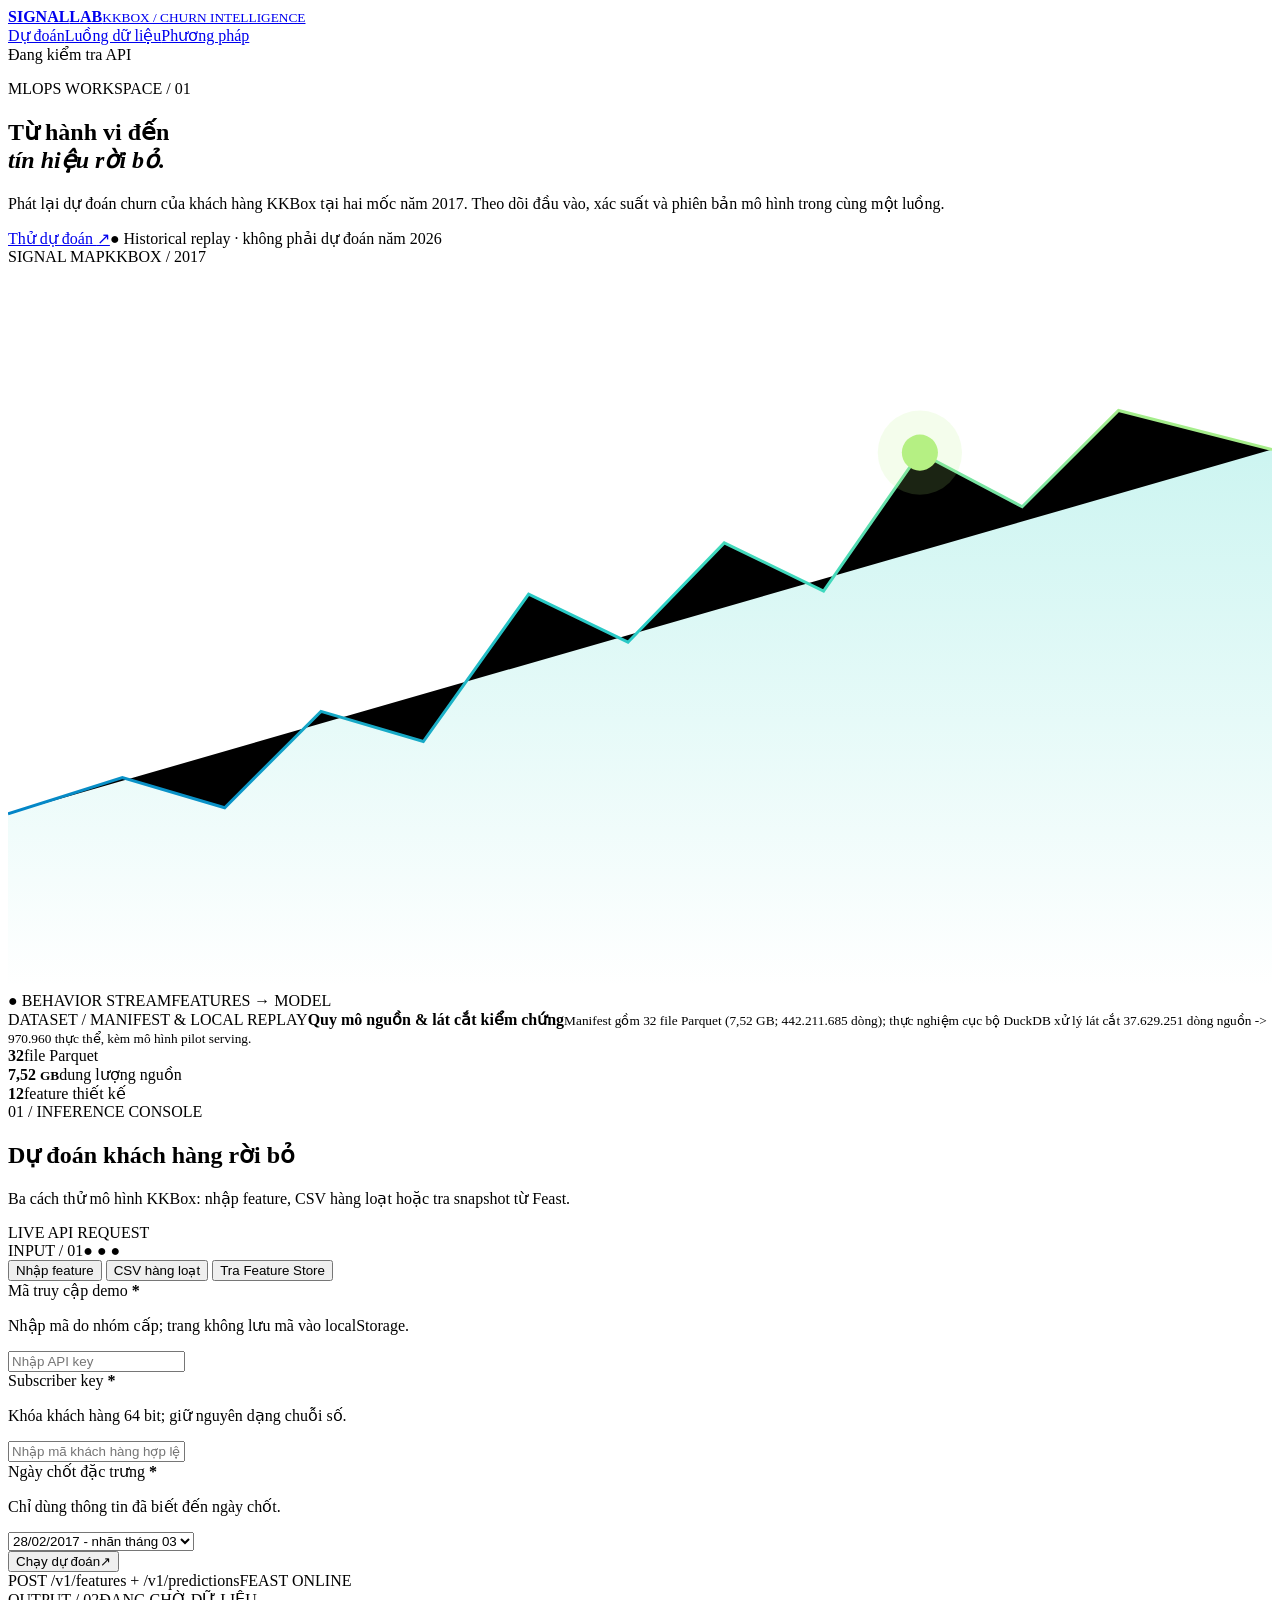
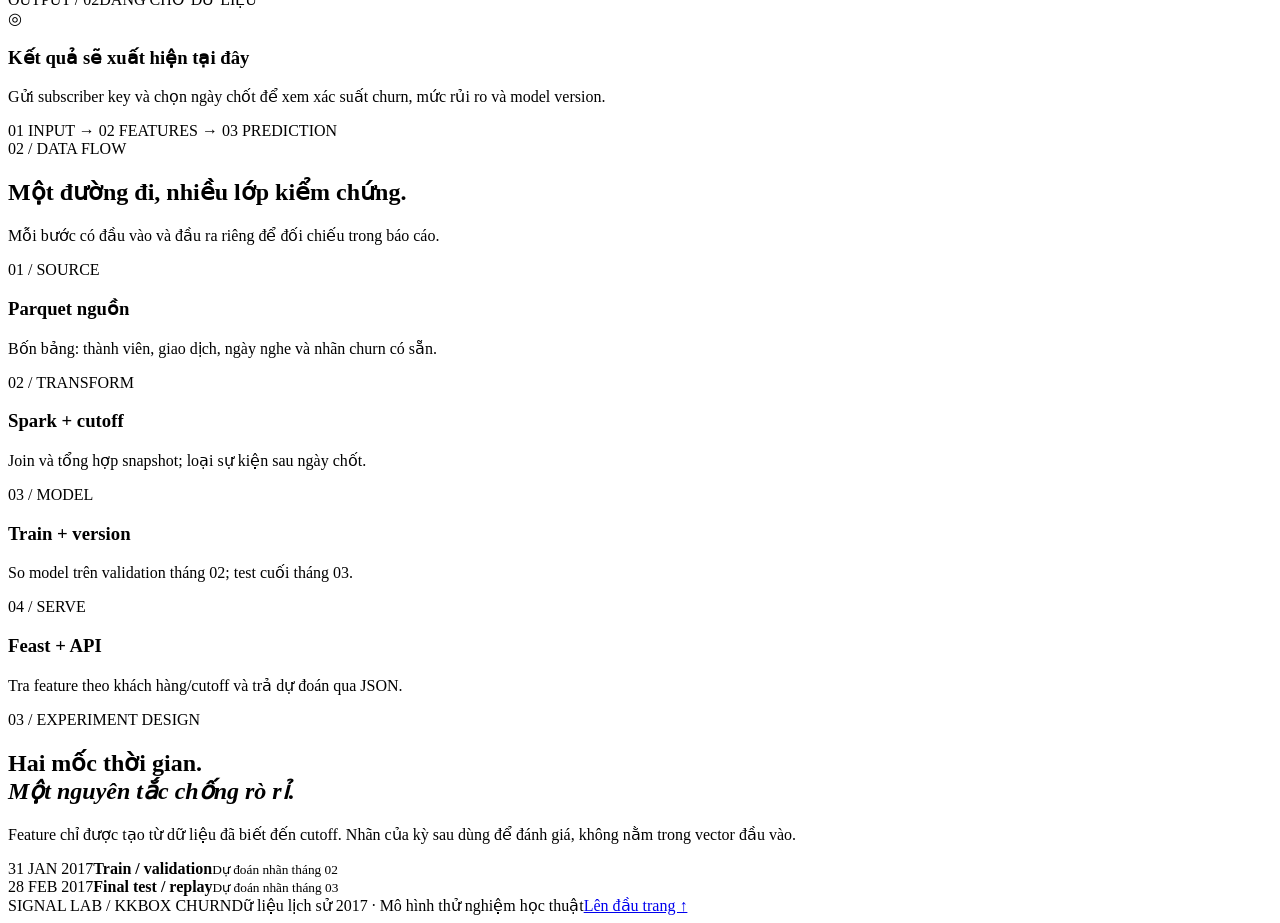
==== commit 35c5cc12: "fix(mlops,iac,audit): resolve BUG-01..BUG-16, align dual-track R01..R19 rubric, and verify gates" ====
--- a/src/kkbox/web/index.html
+++ b/src/kkbox/web/index.html
@@ -32,7 +32,7 @@
         <div class="signal-card" aria-hidden="true">
           <div class="signal-top"><span>SIGNAL MAP</span><span>KKBOX / 2017</span></div>
           <svg viewBox="0 0 420 240" role="presentation">
-            <defs><linearGradient id="signal" x1="0" y1="1" x2="1" y2="0"><stop stop-color="#546afa"/><stop offset=".55" stop-color="#30d5c5"/><stop offset="1" stop-color="#b5f083"/></linearGradient><linearGradient id="fill" x1="0" y1="0" x2="0" y2="1"><stop stop-color="#30d5c5" stop-opacity=".26"/><stop offset="1" stop-color="#30d5c5" stop-opacity="0"/></linearGradient></defs>
+            <defs><linearGradient id="signal" x1="0" y1="1" x2="1" y2="0"><stop stop-color="#0284c7"/><stop offset=".55" stop-color="#30d5c5"/><stop offset="1" stop-color="#b5f083"/></linearGradient><linearGradient id="fill" x1="0" y1="0" x2="0" y2="1"><stop stop-color="#30d5c5" stop-opacity=".26"/><stop offset="1" stop-color="#30d5c5" stop-opacity="0"/></linearGradient></defs>
             <path class="grid" d="M0 40H420M0 90H420M0 140H420M0 190H420M60 0V240M160 0V240M260 0V240M360 0V240"/>
             <path fill="url(#fill)" d="M0 182L38 170L72 180L104 148L138 158L173 109L206 125L238 92L271 108L303 62L337 80L369 48L420 61V240H0Z"/>
             <path class="signal-line" stroke="url(#signal)" d="M0 182L38 170L72 180L104 148L138 158L173 109L206 125L238 92L271 108L303 62L337 80L369 48L420 61"/>
